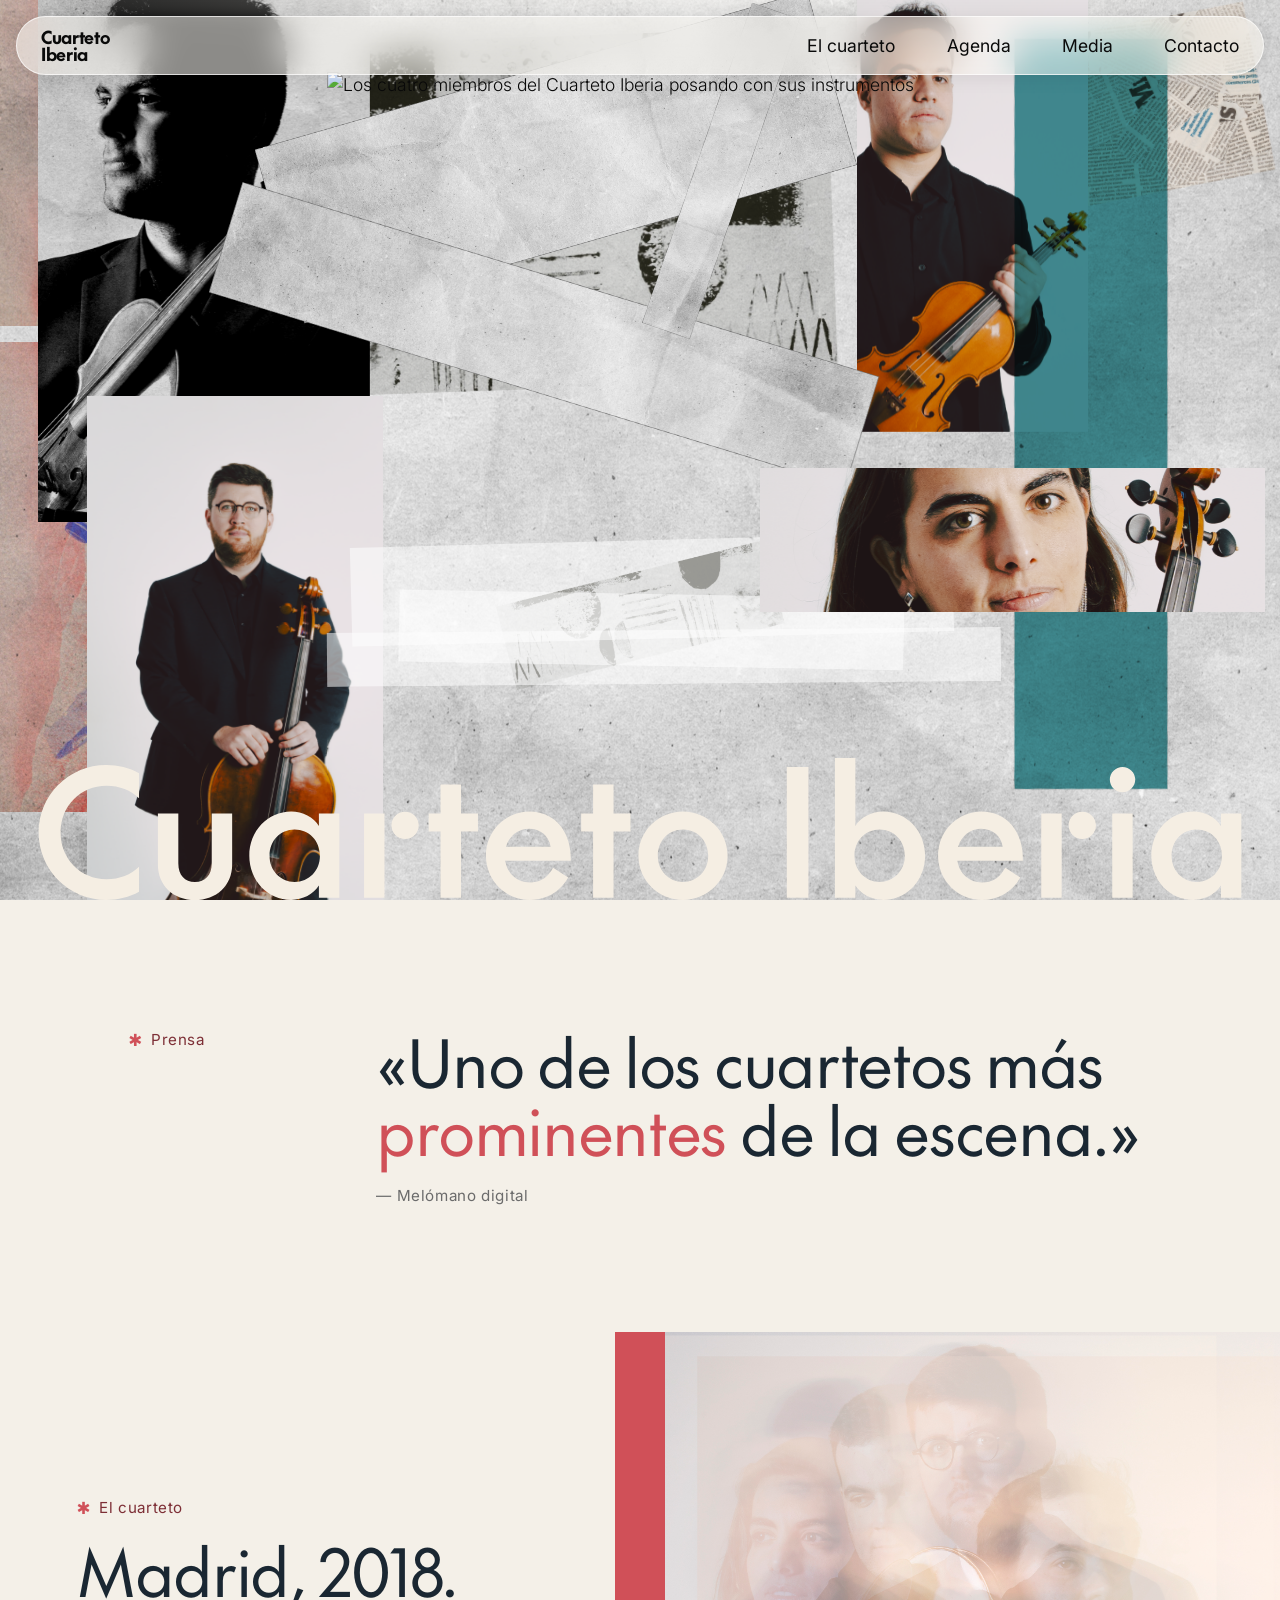
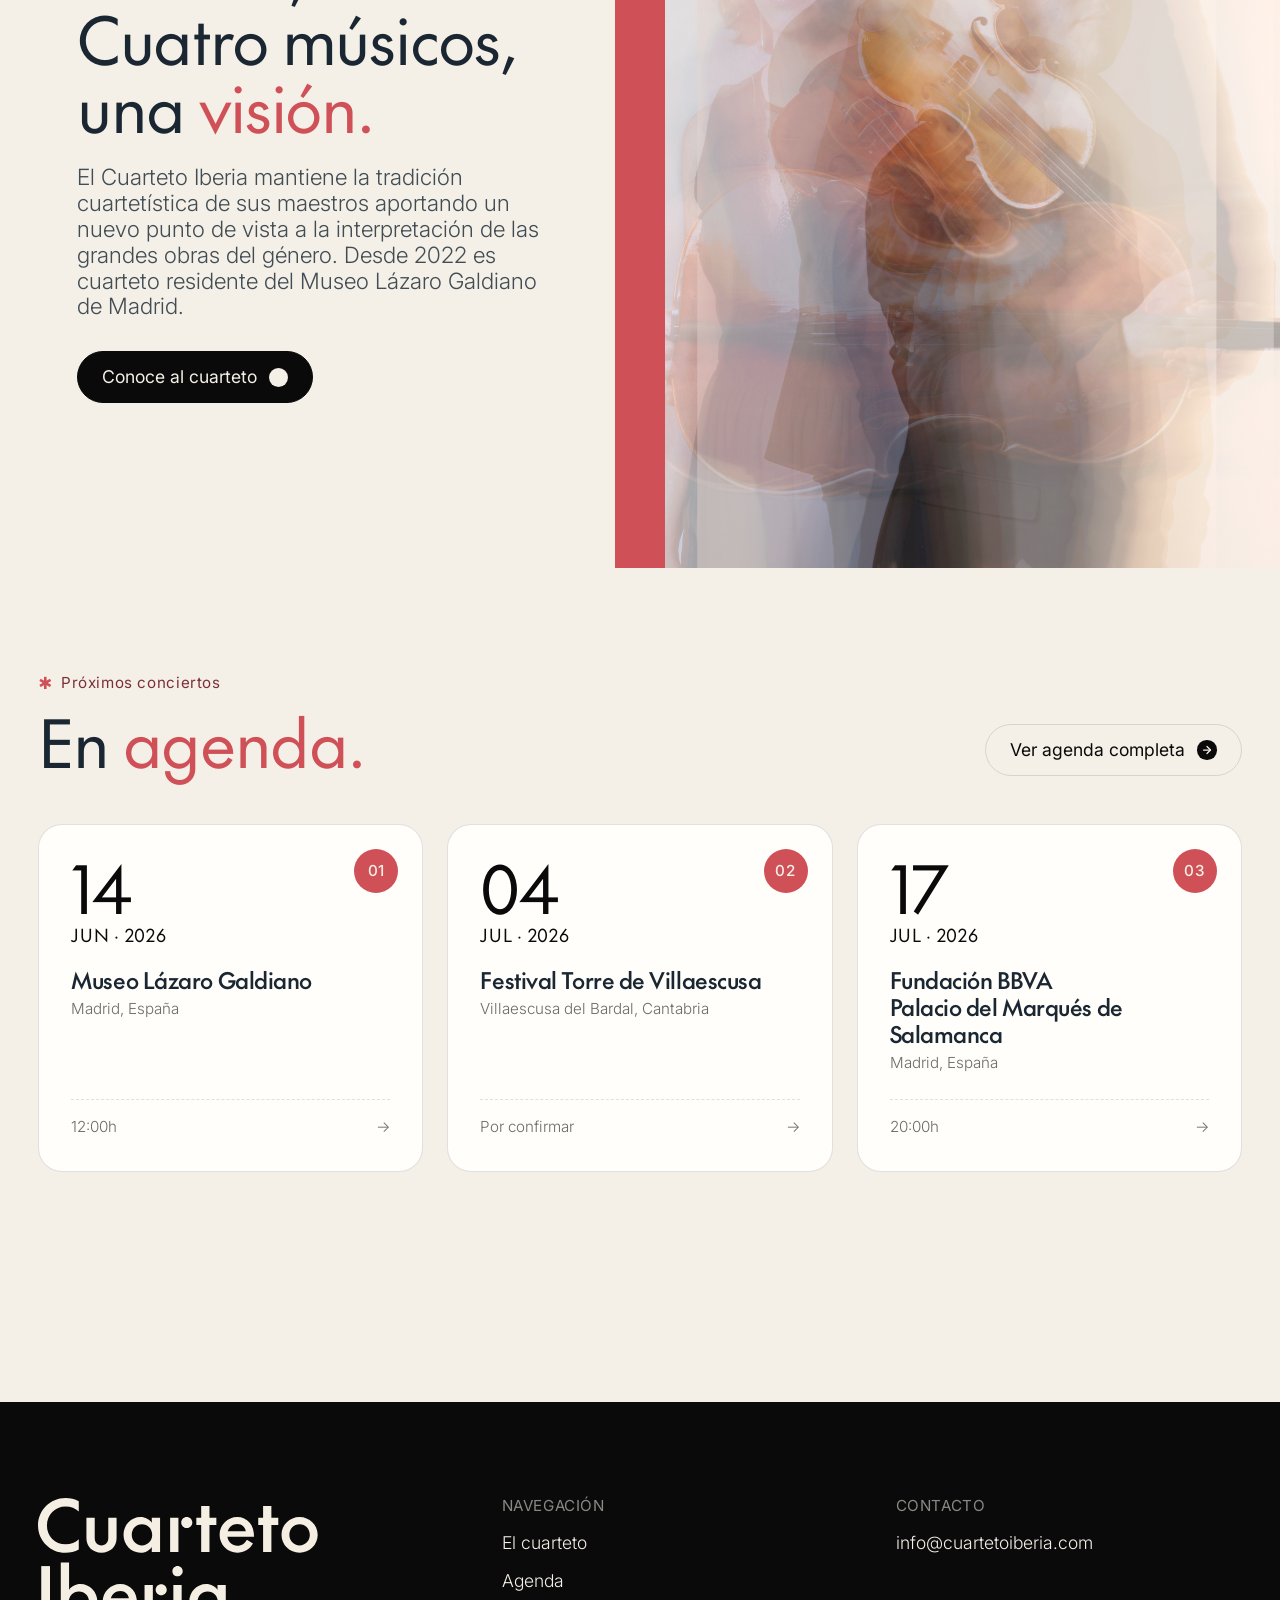
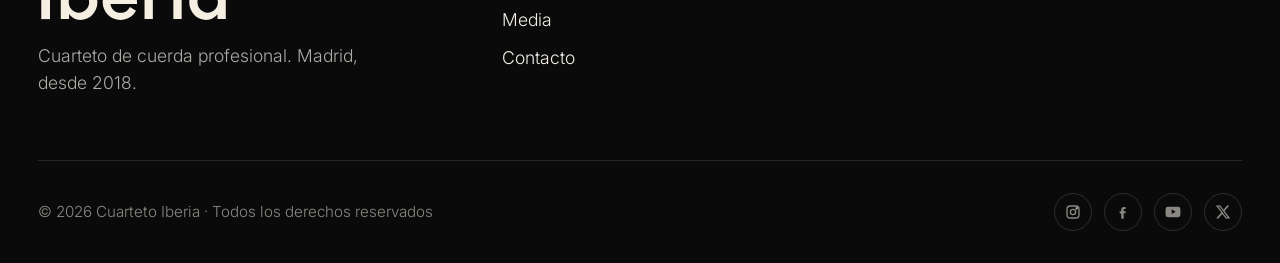
==== index.html @ 975c90bd "Initial commit" ====
<!doctype html>
<html lang="es">
<head>
  <meta charset="utf-8" />
  <meta name="viewport" content="width=device-width, initial-scale=1" />
  <title>Cuarteto Iberia</title>
  <meta name="description" content="Cuarteto Iberia — cuarteto de cuerda profesional. Conciertos, biografía, multimedia y contacto." />
  <meta property="og:title" content="Cuarteto Iberia" />
  <meta property="og:description" content="Cuarteto de cuerda profesional." />
  <meta property="og:type" content="website" />

  <link rel="stylesheet" href="css/tokens.css" />
  <link rel="stylesheet" href="css/base.css" />
  <link rel="stylesheet" href="css/components.css" />
  <link rel="stylesheet" href="css/home.css" />

  <link rel="preload" as="image" href="assets/img/home/photo-quartet.png" />
</head>
<body>

  <!-- ===== NAV ===== -->
  <header class="site-header">
    <nav class="nav" aria-label="Navegación principal">
      <a href="index.html" class="nav__brand" aria-label="Cuarteto Iberia — Inicio">
        <span>Cuarteto</span><span>Iberia</span>
      </a>
      <ul class="nav__list" id="nav-list">
        <li><a href="cuarteto.html" class="nav__link">El cuarteto</a></li>
        <li><a href="#agenda"       class="nav__link">Agenda</a></li>
        <li><a href="media.html"    class="nav__link">Media</a></li>
        <li><a href="contacto.html" class="nav__link">Contacto</a></li>
      </ul>
      <button class="nav__burger" aria-expanded="false" aria-controls="nav-list" aria-label="Abrir menú">
        <span></span><span></span><span></span>
      </button>
    </nav>
  </header>

  <main>

    <!-- ===== HERO + COLLAGE ===== -->
    <section class="hero" data-section="hero" aria-label="Cuarteto Iberia">
      <div class="hero__inner">
        <div class="hero__collage" role="img" aria-label="Retratos del Cuarteto Iberia sobre composición tipo collage editorial">

          <!-- CAPA 1: texturas de color con blend modes -->
          <img class="piece piece--coral-tex-l" src="assets/img/home/texture-coral-large.png" alt="" aria-hidden="true" />
          <img class="piece piece--coral-tex-s" src="assets/img/home/texture-coral-small.png" alt="" aria-hidden="true" />
          <img class="piece piece--teal"        src="assets/img/home/shape-teal.png"          alt="" aria-hidden="true" />

          <!-- CAPA 2: fotos individuales -->
          <img class="piece piece--violinist-bw"     src="assets/img/home/photo-violinist-bw.png"
               alt="Violinista del Cuarteto Iberia, retrato en blanco y negro" />
          <img class="piece piece--violinist-color"  src="assets/img/home/photo-violinist-color.png"
               alt="Violinista del Cuarteto Iberia con su violín" />
          <img class="piece piece--cellist"          src="assets/img/home/photo-cellist-color.png"
               alt="Violonchelista del Cuarteto Iberia con su violonchelo" />
          <img class="piece piece--violinist-female" src="assets/img/home/photo-violinist-female-color.png"
               alt="Violinista del Cuarteto Iberia, primer plano" />

          <!-- CAPA 3: papeles, periódico, texturas de tinta -->
          <img class="piece piece--paper-h1"  src="assets/img/home/paper-strip-h1.png"   alt="" aria-hidden="true" />
          <img class="piece piece--paper-h2"  src="assets/img/home/paper-strip-h2.png"   alt="" aria-hidden="true" />
          <img class="piece piece--paper-v"   src="assets/img/home/paper-strip-vertical.png" alt="" aria-hidden="true" />
          <img class="piece piece--newspaper" src="assets/img/home/newspaper.png"         alt="" aria-hidden="true" />
          <img class="piece piece--ink-l"     src="assets/img/home/texture-ink-large.png" alt="" aria-hidden="true" />
          <img class="piece piece--ink-s"     src="assets/img/home/texture-ink-small.png" alt="" aria-hidden="true" />
          <img class="piece piece--shapes"    src="assets/img/home/texture-shapes-strip.png" alt="" aria-hidden="true" />
          <img class="piece piece--coral"     src="assets/img/home/shape-coral.png"      alt="" aria-hidden="true" />

          <!-- CAPA 4: PLATFORMS grises (hard-light) bajo el cuarteto.
               Funcionan como una "tarima" para que el grupo no flote. -->
          <div class="piece piece--platform piece--platform-1" aria-hidden="true"></div>
          <div class="piece piece--platform piece--platform-2" aria-hidden="true"></div>
          <div class="piece piece--platform piece--platform-3" aria-hidden="true"></div>

          <!-- CAPA 5: protagonista — foto del cuarteto -->
          <img class="piece piece--quartet" data-quartet src="assets/img/home/photo-quartet.png"
               alt="Los cuatro miembros del Cuarteto Iberia posando con sus instrumentos" />
        </div>
      </div>

      <!-- BANDA AZUL + LOGO — viven DENTRO del hero (sus 100vh).
           La banda azul es absoluta al bottom del hero; el logo está
           encima, atravesando la banda por su línea media. -->
      <img class="hero__brand" src="assets/img/logo/ci-logo-line.svg" alt="Cuarteto Iberia" />
    </section>

    <!-- ===== REVIEW DESTACADO ===== -->
    <section class="review" aria-label="Prensa">
      <div class="review__inner">
        <span class="eyebrow">Prensa</span>
        <p class="review__quote">
          «Uno de los cuartetos más <span class="accent">prominentes</span> de la escena.»
          <span class="review__cite">Melómano digital</span>
        </p>
      </div>
    </section>

    <!-- ===== BIO + CTA ===== -->
    <section class="bio" aria-label="El cuarteto">
      <div class="bio__inner">
        <div class="bio__copy">
          <span class="eyebrow">El cuarteto</span>
          <h2 class="bio__title">Madrid, 2018. Cuatro músicos, una <span class="accent">visión.</span></h2>
          <p class="bio__text">
            El Cuarteto Iberia mantiene la tradición cuartetística de sus maestros aportando un nuevo
            punto de vista a la interpretación de las grandes obras del género. Desde 2022 es cuarteto
            residente del Museo Lázaro Galdiano de Madrid.
          </p>
          <a href="cuarteto.html" class="btn bio__cta">
            Conoce al cuarteto
            <span class="btn__arrow" aria-hidden="true"></span>
          </a>
        </div>
        <div class="bio__separator" aria-hidden="true"></div>
        <div class="bio__visual">
          <img class="bio__photo" src="assets/img/home/bio-photo.jpg" alt="Cuarteto Iberia en composición artística difusa." />
        </div>
      </div>
    </section>

    <!-- ===== AGENDA ===== -->
    <section class="agenda" id="agenda" aria-label="Próximos conciertos">
      <div class="agenda__inner">
        <div class="agenda__head">
          <div>
            <span class="eyebrow">Próximos conciertos</span>
            <h2 class="agenda__title">En <span class="accent">agenda.</span></h2>
          </div>
          <a href="agenda.html" class="btn btn--ghost">
            Ver agenda completa
            <span class="btn__arrow" aria-hidden="true"></span>
          </a>
        </div>

        <ol class="agenda__list">
          <li class="agenda__item">
            <span class="agenda__num">01</span>
            <div class="agenda__date">
              <span class="agenda__day">14</span>
              <span class="agenda__moyr">Jun · 2026</span>
            </div>
            <div>
              <h3 class="agenda__venue">Museo Lázaro Galdiano</h3>
              <p class="agenda__loc">Madrid, España</p>
            </div>
            <div class="agenda__meta">
              <span>12:00h</span>
              <span aria-hidden="true">→</span>
            </div>
          </li>

          <li class="agenda__item">
            <span class="agenda__num">02</span>
            <div class="agenda__date">
              <span class="agenda__day">04</span>
              <span class="agenda__moyr">Jul · 2026</span>
            </div>
            <div>
              <h3 class="agenda__venue">Festival Torre de Villaescusa</h3>
              <p class="agenda__loc">Villaescusa del Bardal, Cantabria</p>
            </div>
            <div class="agenda__meta">
              <span>Por confirmar</span>
              <span aria-hidden="true">→</span>
            </div>
          </li>

          <li class="agenda__item">
            <span class="agenda__num">03</span>
            <div class="agenda__date">
              <span class="agenda__day">17</span>
              <span class="agenda__moyr">Jul · 2026</span>
            </div>
            <div>
              <h3 class="agenda__venue">Fundación BBVA<br>Palacio del Marqués de Salamanca</h3>
              <p class="agenda__loc">Madrid, España</p>
            </div>
            <div class="agenda__meta">
              <span>20:00h</span>
              <span aria-hidden="true">→</span>
            </div>
          </li>
        </ol>
      </div>
    </section>

  </main>

  <!-- ===== FOOTER ===== -->
  <footer class="site-footer">
    <div class="container">
      <div class="footer__top">
        <div>
          <a class="footer__brand" href="index.html" aria-label="Cuarteto Iberia — Inicio">
            <img class="footer__logo" src="assets/img/logo/ci-logo-horizontal.svg" alt="Cuarteto Iberia" />
          </a>
          <p class="footer__tag">Cuarteto de cuerda profesional. Madrid, desde 2018.</p>
        </div>
        <div class="footer__col">
          <h4>Navegación</h4>
          <ul>
            <li><a href="cuarteto.html">El cuarteto</a></li>
            <li><a href="agenda.html">Agenda</a></li>
            <li><a href="media.html">Media</a></li>
            <li><a href="contacto.html">Contacto</a></li>
          </ul>
        </div>
        <div class="footer__col">
          <h4>Contacto</h4>
          <ul>
            <li><a href="mailto:info@cuartetoiberia.com">info@cuartetoiberia.com</a></li>
          </ul>
        </div>
      </div>

      <div class="footer__bottom">
        <span>© 2026 Cuarteto Iberia · Todos los derechos reservados</span>
        <div class="footer__socials" aria-label="Redes sociales">
          <a href="https://www.instagram.com/cuarteto_iberia/" aria-label="Instagram" target="_blank" rel="noopener noreferrer">
            <svg viewBox="0 0 24 24" fill="none" stroke="currentColor" stroke-width="2"><rect x="3" y="3" width="18" height="18" rx="5"/><circle cx="12" cy="12" r="4"/><circle cx="17.5" cy="6.5" r="1" fill="currentColor"/></svg>
          </a>
          <a href="https://www.facebook.com/Cuartetoiberia/" aria-label="Facebook" target="_blank" rel="noopener noreferrer">
            <svg viewBox="0 0 24 24" fill="currentColor"><path d="M13 22v-8h2.7l.4-3.1H13V8.9c0-.9.2-1.5 1.5-1.5H16V4.6c-.3 0-1.3-.1-2.5-.1-2.5 0-4.1 1.5-4.1 4.2v2.3H7v3.1h2.4V22H13z"/></svg>
          </a>
          <a href="https://www.youtube.com/channel/UC3mHgCVyuCSSvWQUoyTivtw" aria-label="YouTube" target="_blank" rel="noopener noreferrer">
            <svg viewBox="0 0 24 24" fill="currentColor"><path d="M23 7.5s-.2-1.6-.9-2.3c-.8-.9-1.8-.9-2.2-1C16.8 4 12 4 12 4s-4.8 0-7.9.2c-.4.1-1.4.1-2.2 1C1.2 5.9 1 7.5 1 7.5S.8 9.4.8 11.3v1.4c0 1.9.2 3.8.2 3.8s.2 1.6.9 2.3c.8.9 1.9.9 2.4 1 1.7.2 7.7.2 7.7.2s4.8 0 7.9-.2c.4-.1 1.4-.1 2.2-1 .7-.7.9-2.3.9-2.3s.2-1.9.2-3.8v-1.4c0-1.9-.2-3.8-.2-3.8zM10 15V8l6 3.5-6 3.5z"/></svg>
          </a>
          <a href="https://mobile.twitter.com/cuartetoiberia" aria-label="X / Twitter" target="_blank" rel="noopener noreferrer">
            <svg viewBox="0 0 24 24" fill="currentColor"><path d="M18.244 2.25h3.308l-7.227 8.26 8.502 11.24h-6.66l-5.214-6.817L4.99 21.75H1.68l7.73-8.835L1.254 2.25H8.08l4.713 6.231zm-1.161 17.52h1.833L7.084 4.126H5.117z"/></svg>
          </a>
        </div>
      </div>
    </div>
  </footer>

  <script src="js/main.js" defer></script>
</body>
</html>
---- css/tokens.css ----
/* =========================================================
   DESIGN TOKENS — Cuarteto Iberia
   ---------------------------------------------------------
   Único archivo que define la "personalidad visual" del
   sistema: paleta, tipografías, ritmo, breakpoints.
   Para reutilizar este sistema en otro portfolio artístico,
   basta con cambiar los valores de este archivo.
   ========================================================= */

/* ---------- Fuentes locales ---------- */

@font-face {
  font-family: "Inter";
  src: url("../assets/fonts/Inter-Variable.ttf") format("truetype-variations");
  font-weight: 100 900;
  font-style: normal;
  font-display: swap;
}

@font-face {
  font-family: "The Future";
  src: url("../assets/fonts/TheFuture-Light.otf") format("opentype");
  font-weight: 300; font-style: normal; font-display: swap;
}
@font-face {
  font-family: "The Future";
  src: url("../assets/fonts/TheFuture-LightItalic.otf") format("opentype");
  font-weight: 300; font-style: italic; font-display: swap;
}
@font-face {
  font-family: "The Future";
  src: url("../assets/fonts/TheFuture-Regular.otf") format("opentype");
  font-weight: 400; font-style: normal; font-display: swap;
}
@font-face {
  font-family: "The Future";
  src: url("../assets/fonts/TheFuture-RegularItalic.otf") format("opentype");
  font-weight: 400; font-style: italic; font-display: swap;
}
@font-face {
  font-family: "The Future";
  src: url("../assets/fonts/TheFuture-Medium.otf") format("opentype");
  font-weight: 500; font-style: normal; font-display: swap;
}
@font-face {
  font-family: "The Future";
  src: url("../assets/fonts/TheFuture-Bold.otf") format("opentype");
  font-weight: 700; font-style: normal; font-display: swap;
}

:root {
  /* Paleta — extraída de los assets del collage */
  --color-ink:        #0a0a0a;
  --color-paper:      #f4f0e8;   /* crema cálido (inspirado en Unfold) */
  --color-paper-2:    #e8e2d4;
  --color-white:      #ffffff;
  --color-coral:      #7d2f36;
  --color-coral-soft: #d05058;   /* acento más vivo para el ✱ */
  --color-teal:       #225055;
  --color-muted:      #6b6b6b;
  --color-line:       rgba(10, 10, 10, 0.12);

  /* Colores específicos de headings */
  --color-display:        #1a2732;   /* azul-petróleo oscuro: base de los títulos */
  --color-display-accent: #d05058;   /* salmón: palabras destacadas dentro de los títulos */
  --color-divider-band:   #1a2732;   /* banda divisoria entre hero y resto */

  /* Superficies */
  --surface-nav: rgba(255, 253, 248, 0.55);
  --surface-nav-border: rgba(255, 255, 255, 0.7);
  --surface-card: #fffefa;

  /* Tipografía */
  --font-display: "The Future", "Inter", system-ui, sans-serif;
  --font-body:    "Inter", system-ui, sans-serif;

  --fw-light: 300;
  --fw-regular: 400;
  --fw-medium: 500;
  --fw-bold: 700;

  /* Escala tipográfica fluida */
  --fs-100: clamp(0.78rem, 0.76rem + 0.10vw, 0.85rem);
  --fs-200: clamp(0.88rem, 0.85rem + 0.15vw, 0.95rem);
  --fs-300: clamp(1.00rem, 0.96rem + 0.20vw, 1.10rem);
  --fs-400: clamp(1.20rem, 1.10rem + 0.40vw, 1.40rem);
  --fs-500: clamp(1.50rem, 1.30rem + 0.80vw, 2.00rem);
  --fs-600: clamp(2.00rem, 1.60rem + 1.60vw, 3.00rem);
  --fs-700: clamp(2.75rem, 2.20rem + 2.30vw, 4.50rem);
  --fs-800: clamp(3.50rem, 2.50rem + 4.00vw, 6.50rem);

  --lh-tight: 1.05;
  --lh-snug: 1.2;
  --lh-normal: 1.5;
  --lh-loose: 1.7;

  --tracking-tight: -0.02em;
  --tracking-normal: 0;
  --tracking-wide: 0.04em;
  --tracking-mega: 0.18em;

  /* Espaciados */
  --space-1: 0.25rem;
  --space-2: 0.5rem;
  --space-3: 0.75rem;
  --space-4: 1rem;
  --space-5: 1.5rem;
  --space-6: 2rem;
  --space-7: 3rem;
  --space-8: 4rem;
  --space-9: 6rem;
  --space-10: 8rem;
  --space-11: 12rem;

  /* Radios */
  --radius-pill: 999px;
  --radius-lg: 24px;
  --radius-md: 12px;
  --radius-sm: 6px;

  /* Sombras */
  --shadow-soft: 0 8px 24px rgba(10, 10, 10, 0.06);
  --shadow-nav:  0 2px 20px rgba(10, 10, 10, 0.08);
  --shadow-card: 0 1px 0 rgba(10,10,10,0.03), 0 4px 14px rgba(10,10,10,0.04);

  /* Layout */
  --container-max: 1320px;
  --gutter:        clamp(1rem, 3vw, 2.5rem);

  /* Motion */
  --ease-out: cubic-bezier(0.22, 1, 0.36, 1);
  --dur-fast: 180ms;
  --dur-base: 320ms;
  --dur-slow: 600ms;

  /* z-index */
  --z-nav: 100;
  --z-modal: 1000;

  /* Logo de cierre del hero (ci-logo-line.svg).
     viewBox 1920×226 → aspect-ratio ≈ 8.5.
     La banda azul mide EXACTAMENTE la mitad del logo:
     así el logo queda mitad sobre el collage y mitad sobre la banda. */
  --logo-aspect: 8.495;
  --logo-width: calc(100vw - 2 * var(--gutter));
  --logo-height: calc(var(--logo-width) / var(--logo-aspect));
  --band-height: calc(var(--logo-height) / 2);
}
---- css/base.css ----
/* =========================================================
   BASE — reset moderno + estilos globales
   ========================================================= */

*, *::before, *::after { box-sizing: border-box; }
* { margin: 0; padding: 0; }
html, body { height: 100%; }

html {
  -webkit-text-size-adjust: 100%;
  scroll-behavior: smooth;
  text-rendering: optimizeLegibility;
}

body {
  font-family: var(--font-body);
  font-weight: var(--fw-light);
  font-size: var(--fs-300);
  line-height: var(--lh-normal);
  color: var(--color-ink);
  background-color: var(--color-paper);
  -webkit-font-smoothing: antialiased;
  -moz-osx-font-smoothing: grayscale;
  min-height: 100vh;
  overflow-x: hidden;
}

img, picture, svg, video {
  display: block;
  max-width: 100%;
  height: auto;
}

input, button, textarea, select { font: inherit; color: inherit; }

button { background: none; border: 0; cursor: pointer; }

a { color: inherit; text-decoration: none; }

ul, ol { list-style: none; }

h1, h2, h3, h4, h5, h6 {
  font-family: var(--font-display);
  font-weight: var(--fw-medium);
  line-height: var(--lh-tight);
  letter-spacing: var(--tracking-tight);
  color: var(--color-display);
}

h1 { font-size: var(--fs-800); font-weight: var(--fw-regular); }
h2 { font-size: var(--fs-700); font-weight: var(--fw-regular); }
h3 { font-size: var(--fs-500); }

p { max-width: 65ch; }

/* Palabras destacadas en headings: misma tipografía (The Future),
   solo cambia el color al salmón. Sin italic. */
.accent {
  font-family: inherit;
  font-style: normal;
  font-weight: inherit;
  color: var(--color-display-accent);
}

:focus-visible {
  outline: 2px solid var(--color-coral);
  outline-offset: 3px;
  border-radius: var(--radius-sm);
}

@media (prefers-reduced-motion: reduce) {
  *, *::before, *::after {
    animation-duration: 0.001ms !important;
    animation-iteration-count: 1 !important;
    transition-duration: 0.001ms !important;
    scroll-behavior: auto !important;
  }
}

.container {
  width: 100%;
  max-width: var(--container-max);
  margin-inline: auto;
  padding-inline: var(--gutter);
}

.sr-only {
  position: absolute;
  width: 1px; height: 1px;
  padding: 0; margin: -1px;
  overflow: hidden;
  clip: rect(0, 0, 0, 0);
  white-space: nowrap;
  border: 0;
}
---- css/components.css ----
/* =========================================================
   COMPONENTS — piezas reutilizables (nav, footer, eyebrow, btn)
   ========================================================= */

/* =========== NAV (pill flotante con blur) =========== */
.site-header {
  position: fixed;
  top: var(--space-4);
  left: 0; right: 0;
  z-index: var(--z-nav);
  pointer-events: none;
}
.nav {
  pointer-events: auto;
  display: flex;
  align-items: center;
  justify-content: space-between;
  gap: var(--space-6);
  width: min(100% - var(--space-6), var(--container-max));
  margin-inline: auto;
  padding: var(--space-3) var(--space-5);
  background: var(--surface-nav);
  -webkit-backdrop-filter: blur(18px) saturate(140%);
          backdrop-filter: blur(18px) saturate(140%);
  border: 1px solid var(--surface-nav-border);
  border-radius: var(--radius-pill);
  box-shadow: var(--shadow-nav);
}
.nav__brand {
  display: inline-flex;
  flex-direction: column;
  line-height: 0.95;
  font-family: var(--font-display);
  font-weight: var(--fw-bold);
  font-size: var(--fs-300);
  letter-spacing: var(--tracking-tight);
  color: var(--color-ink);
  white-space: nowrap;
}
.nav__list {
  display: flex;
  align-items: center;
  gap: clamp(var(--space-5), 4vw, var(--space-8));
}
.nav__link {
  position: relative;
  font-family: var(--font-body);
  font-weight: var(--fw-regular);
  font-size: var(--fs-300);
  color: var(--color-ink);
  padding: var(--space-2) 0;
  transition: color var(--dur-fast) var(--ease-out);
}
.nav__link::after {
  content: "";
  position: absolute;
  left: 0; right: 0; bottom: 4px;
  height: 1px;
  background: currentColor;
  transform: scaleX(0);
  transform-origin: left;
  transition: transform var(--dur-base) var(--ease-out);
}
.nav__link:hover::after,
.nav__link[aria-current="page"]::after,
.nav__link:focus-visible::after { transform: scaleX(1); }
.nav__link[aria-current="page"] { font-weight: var(--fw-medium); }

.nav__burger {
  display: none;
  width: 36px; height: 36px;
  flex-direction: column;
  justify-content: center;
  align-items: center;
  gap: 5px;
}
.nav__burger span {
  display: block;
  width: 22px;
  height: 1.5px;
  background: var(--color-ink);
  transition: transform var(--dur-fast) var(--ease-out),
              opacity   var(--dur-fast) var(--ease-out);
}

@media (max-width: 900px) {
  .nav { padding: var(--space-3) var(--space-4); }
  .nav__list {
    position: absolute;
    top: calc(100% + var(--space-3));
    left: 0; right: 0;
    flex-direction: column;
    gap: var(--space-4);
    background: var(--surface-nav);
    -webkit-backdrop-filter: blur(18px) saturate(140%);
            backdrop-filter: blur(18px) saturate(140%);
    border: 1px solid var(--surface-nav-border);
    border-radius: var(--radius-lg);
    padding: var(--space-5);
    box-shadow: var(--shadow-nav);
    transform: scale(0.96);
    opacity: 0;
    pointer-events: none;
    transition: transform var(--dur-base) var(--ease-out),
                opacity var(--dur-base) var(--ease-out);
  }
  .nav.is-open .nav__list {
    transform: scale(1);
    opacity: 1;
    pointer-events: auto;
  }
  .nav__burger { display: flex; }
}

/* =========== EYEBROW (✱ pequeño label inspirado en Unfold) =========== */
.eyebrow {
  display: inline-flex;
  align-items: center;
  gap: var(--space-2);
  font-family: var(--font-body);
  font-size: var(--fs-200);
  font-weight: var(--fw-regular);
  letter-spacing: var(--tracking-wide);
  color: var(--color-coral);
  text-transform: none;
}
.eyebrow::before {
  content: "✱";
  display: inline-block;
  font-size: 1.1em;
  color: var(--color-coral-soft);
  animation: starSpin 8s linear infinite;
  transform-origin: 50% 55%;
}
@keyframes starSpin {
  from { transform: translateY(1px) rotate(0deg); }
  to   { transform: translateY(1px) rotate(360deg); }
}
@media (prefers-reduced-motion: reduce) {
  .eyebrow::before { animation: none; transform: translateY(1px); }
}

/* =========== BUTTONS (pill negro estilo Unfold) =========== */
.btn {
  display: inline-flex;
  align-items: center;
  gap: var(--space-3);
  padding: var(--space-3) var(--space-5);
  border-radius: var(--radius-pill);
  font-family: var(--font-body);
  font-weight: var(--fw-regular);
  font-size: var(--fs-300);
  background: var(--color-ink);
  color: var(--color-paper);
  transition: transform var(--dur-fast) var(--ease-out),
              background var(--dur-fast) var(--ease-out);
  border: 1px solid var(--color-ink);
}
.btn:hover { transform: translateY(-1px); background: #1f1f1f; }
.btn--ghost {
  background: transparent;
  color: var(--color-ink);
  border: 1px solid var(--color-line);
}
.btn--ghost:hover {
  background: rgba(10,10,10,0.04);
}
.btn__arrow {
  display: inline-block;
  width: 1.1em; height: 1.1em;
  border-radius: 50%;
  background: currentColor;
  position: relative;
  flex-shrink: 0;
}
.btn__arrow::after {
  content: "";
  position: absolute;
  inset: 0;
  background: var(--color-ink);
  -webkit-mask: url("data:image/svg+xml;utf8,<svg xmlns='http://www.w3.org/2000/svg' viewBox='0 0 24 24' fill='none' stroke='black' stroke-width='2.5' stroke-linecap='round' stroke-linejoin='round'><line x1='5' y1='12' x2='19' y2='12'/><polyline points='12 5 19 12 12 19'/></svg>") center / 60% no-repeat;
          mask: url("data:image/svg+xml;utf8,<svg xmlns='http://www.w3.org/2000/svg' viewBox='0 0 24 24' fill='none' stroke='black' stroke-width='2.5' stroke-linecap='round' stroke-linejoin='round'><line x1='5' y1='12' x2='19' y2='12'/><polyline points='12 5 19 12 12 19'/></svg>") center / 60% no-repeat;
}
.btn--ghost .btn__arrow::after { background: var(--color-paper); }
.btn .btn__arrow::after { background: var(--color-paper); }
.btn--ghost .btn__arrow { background: var(--color-ink); }

/* =========== SECCIONES / RITMO =========== */
section { padding-block: clamp(4rem, 8vw, 8rem); }
section[data-section="hero"] { padding-block: 0; }

/* Título grande estilo Unfold con palabras en italic */
.display {
  font-family: var(--font-display);
  font-weight: var(--fw-regular);
  font-size: var(--fs-700);
  line-height: var(--lh-tight);
  letter-spacing: var(--tracking-tight);
  max-width: 18ch;
}
.display em {
  font-style: italic;
  font-weight: var(--fw-light);
  color: var(--color-ink);
}

/* =========== FOOTER =========== */
.site-footer {
  background: var(--color-ink);
  color: var(--color-paper);
  padding-block: var(--space-9) var(--space-6);
  margin-top: var(--space-10);
}
/* Cuando el footer sigue una sección que ya es negra (ej. .musicians),
   no queremos hueco entre ellas — se fusionan visualmente. */
.site-footer--flush { margin-top: 0; }
.site-footer .container {
  display: grid;
  grid-template-columns: 1fr;
  gap: var(--space-8);
}
.footer__top {
  display: grid;
  grid-template-columns: 1.2fr 1fr 1fr;
  gap: var(--space-7);
  align-items: start;
}
.footer__brand {
  display: inline-block;
  line-height: 0;
}
.footer__logo {
  width: clamp(180px, 22vw, 280px);
  height: auto;
  /* el SVG original es negro; lo invertimos para fondo oscuro y
     le aplicamos un leve tono crema para integrarlo con el resto. */
  filter: invert(96%) sepia(8%) saturate(280%) hue-rotate(347deg) brightness(99%) contrast(94%);
}
.footer__tag {
  margin-top: var(--space-4);
  color: rgba(244, 240, 232, 0.7);
  max-width: 30ch;
}
.footer__col h4 {
  color: rgba(244, 240, 232, 0.55);
  font-family: var(--font-body);
  font-size: var(--fs-200);
  font-weight: var(--fw-regular);
  letter-spacing: var(--tracking-wide);
  margin-bottom: var(--space-4);
  text-transform: uppercase;
}
.footer__col ul { display: flex; flex-direction: column; gap: var(--space-3); }
.footer__col a { color: var(--color-paper); transition: color var(--dur-fast) var(--ease-out); }
.footer__col a:hover { color: var(--color-coral-soft); }

.footer__bottom {
  display: flex;
  justify-content: space-between;
  align-items: center;
  flex-wrap: wrap;
  gap: var(--space-4);
  padding-top: var(--space-6);
  border-top: 1px solid rgba(244, 240, 232, 0.12);
  font-size: var(--fs-200);
  color: rgba(244, 240, 232, 0.55);
}
.footer__socials { display: flex; gap: var(--space-3); }
.footer__socials a {
  width: 38px; height: 38px;
  display: inline-flex; align-items: center; justify-content: center;
  border: 1px solid rgba(244, 240, 232, 0.15);
  border-radius: 50%;
  transition: background var(--dur-fast) var(--ease-out),
              border-color var(--dur-fast) var(--ease-out);
}
.footer__socials a:hover {
  background: var(--color-coral-soft);
  border-color: var(--color-coral-soft);
}
.footer__socials svg { width: 16px; height: 16px; }

@media (max-width: 800px) {
  .footer__top { grid-template-columns: 1fr; gap: var(--space-6); }
  .footer__bottom { flex-direction: column; align-items: flex-start; }
}
---- css/home.css ----
/* =========================================================
   HOME — estilos específicos de la página de inicio
   ---------------------------------------------------------
   1. Hero (collage compuesto + fondo papel full width)
   2. Animación de entrada del collage (2.5s, randomizada)
   3. Review destacada
   4. Bio + collage + CTA
   5. Agenda (3 próximos conciertos)
   ========================================================= */

/* =====================================================
   1) HERO — 100vh, fondo papel full width, collage dentro
   ===================================================== */
.hero {
  position: relative;
  width: 100%;
  /* 100vh exactos. La banda azul y el logo viven DENTRO como overlays,
     atravesando la línea inferior. */
  height: 100vh;
  min-height: 540px;
  background-image: url("../assets/img/home/bg-paper.png");
  background-size: cover;
  background-position: center;
  padding-block: clamp(6rem, 10vw, 9rem) 0;
  padding-inline: var(--gutter);
  overflow: hidden;
  isolation: isolate;
}
/* Banda azul anclada al fondo del hero */
.hero::after {
  content: "";
  position: absolute;
  left: 0; right: 0;
  bottom: 0;
  height: var(--band-height);
  background: var(--color-divider-band);
  z-index: 4;
  pointer-events: none;
}
/* Logo que atraviesa la banda por su línea media */
.hero__brand {
  position: absolute;
  left: var(--gutter);
  right: var(--gutter);
  bottom: 0;
  width: calc(100% - 2 * var(--gutter));
  height: auto;
  aspect-ratio: 1920 / 226;
  z-index: 50;
  pointer-events: none;
  filter: invert(96%) sepia(8%) saturate(280%) hue-rotate(347deg) brightness(99%) contrast(94%);
}
.hero::after {
  content: "";
  position: absolute;
  inset: 0;
  pointer-events: none;
  background: radial-gradient(120% 80% at 50% 0%,
              rgba(255,253,248,0.4) 0%, transparent 60%);
}
.hero__inner {
  width: 100%;
  max-width: 1320px;
  margin-inline: auto;
  height: 100%;
}
.hero__collage {
  position: relative;
  width: 100%;
  height: 100%;
}

/* Reset base de todas las piezas */
.piece {
  position: absolute;
  user-select: none;
  -webkit-user-drag: none;
}

/* COMPOSICIÓN DEL COLLAGE
   Ajustado al mockup original:
   - 4 fotos individuales en cada esquina (BW arriba-izq, color
     arriba-der, cellist abajo-izq, chica abajo-der GRANDE)
   - Banda teal vertical a la derecha CON z-index alto y hard-light
     para que afecte al violinist arriba y a la chica abajo
   - 2-3 platforms grises hard-light bajo el quartet (le dan "suelo")
   - Texturas de tinta y papelitos como capas decorativas
*/

/* ---- CAPA 1: texturas suaves de fondo ---- */
.piece--coral-tex-s {
  top: 0%; left: -4%;
  width: 18%;
  z-index: 2;
  mix-blend-mode: multiply;
  opacity: 0.7;
}
.piece--coral-tex-l {
  top: 38%; left: -7%;
  width: 26%;
  z-index: 2;
  mix-blend-mode: multiply;
  opacity: 0.8;
}

/* Z-INDEX (de fondo a frente):
   1  texturas suaves (coral-tex-*, ink, shapes)
   3  violinist-bw  (DEBAJO de las cintas blancas)
   4  shape-coral, newspaper
   5  cellist, violinist-color
   6  paper-h1, paper-h2, paper-v  (encima del BW)
   8  bandas grises platforms (hard-light)
   9  banda teal vertical
  10  foto del cuarteto (centro)
  12  violinista mujer (ENCIMA del teal)                          */

/* ---- texturas suaves ---- */
.piece--ink-l {
  top: 4%; left: 22%;
  width: 44%;
  z-index: 2;
  opacity: 0.85;
  mix-blend-mode: multiply;
  rotate: -2deg;
}
.piece--ink-s {
  top: 60%; left: 5%;
  width: 16%;
  z-index: 2;
  opacity: 0.75;
  mix-blend-mode: multiply;
}
.piece--shapes {
  top: 60%; left: 38%;
  width: 24%;
  z-index: 2;
  opacity: 0.85;
  mix-blend-mode: multiply;
}

/* ---- shape-coral (diagonal arriba-centro) ---- */
.piece--coral {
  top: 6%; left: 28%;
  width: 38%;
  z-index: 4;
  mix-blend-mode: hard-light;
  rotate: -3deg;
}
.piece--newspaper {
  top: 2%; left: 80%;
  width: 22%;
  z-index: 4;
  rotate: -8deg;
  opacity: 0.92;
}

/* ---- CINTAS BLANCAS — distribuidas 400px en vertical
       desde el límite inferior antiguo (~34%). Suben hasta el top. ---- */
.piece--paper-h1 {
  top: 0%; left: 18%;
  width: 50%;
  z-index: 6;
  rotate: -2deg;
}
.piece--paper-h2 {
  top: 22%; left: 14%;
  width: 56%;
  z-index: 6;
  rotate: 3deg;
}
.piece--paper-v {
  top: 0%; left: 52%;
  height: 38%;
  width: auto;
  z-index: 6;
  rotate: 8deg;
}

/* ---- FOTOS INDIVIDUALES ---- */
/* Arriba-izq: violinist BW — MÁS GRANDE, DEBAJO de las cintas blancas */
.piece--violinist-bw {
  top: -2%; left: 0%;
  height: 60%;
  width: auto;
  z-index: 3;
}
/* Arriba-der: violinist color */
.piece--violinist-color {
  top: -2%; left: 68%;
  height: 50%;
  width: auto;
  z-index: 5;
}
/* Abajo-izq: chelista entero (sin recorte). Las cintas y el cuarteto
   lo tapan por arriba; queda como en el mockup. */
.piece--cellist {
  display: block;
  bottom: -4%; left: 4%;
  height: 60%;
  width: auto;
  z-index: 5;
}
/* Abajo-der: violinista mujer — MÁS GRANDE y ENCIMA de la banda teal */
.piece--violinist-female {
  top: 52%; left: 60%;
  width: 42%;
  z-index: 12;
}

/* ---- PLATFORMS grises hard-light bajo el cuarteto ---- */
.piece--platform {
  background: #c4c4c4;
  z-index: 8;
  mix-blend-mode: hard-light;
}
.piece--platform-1 {
  top: 60%; left: 26%;
  width: 50%;
  height: 11%;
  rotate: -1.5deg;
  opacity: 0.85;
}
.piece--platform-2 {
  top: 66%; left: 30%;
  width: 42%;
  height: 8%;
  rotate: 1deg;
  opacity: 0.7;
}
.piece--platform-3 {
  top: 70%; left: 24%;
  width: 56%;
  height: 6%;
  rotate: -0.5deg;
  opacity: 0.6;
}

/* ---- BANDA TEAL vertical (derecha) — z-index entre cuarteto y chica ---- */
.piece--teal {
  top: 4%; left: 80%;
  height: 84%;
  width: auto;
  z-index: 9;
  mix-blend-mode: hard-light;
  rotate: 2deg;
}

/* ---- FOTO DEL CUARTETO — protagonista, MÁS GRANDE ---- */
.piece--quartet {
  top: 8%; left: 24%;
  width: 52%;
  height: auto;
  max-height: 92%;
  object-fit: contain;
  z-index: 10;
  filter: drop-shadow(0 14px 30px rgba(10, 10, 10, 0.18));
}

/* =====================================================
   2) ANIMACIÓN DE ENTRADA — randomizada vía JS
   ---------------------------------------------------------
   Cada pieza entra con fade + escala + rotación aleatoria,
   en 0.4s, con delay asignado por JS (total ~2.5s).
   La foto central (.piece--quartet) entra la última.
   `rotate` (propiedad individual) se mantiene para
   conservar la rotación final del collage; la animación
   solo toca `transform`, así se componen sin conflicto.
   ===================================================== */
.hero__collage .piece {
  opacity: 0;
  transform: scale(var(--enter-scale, 1.15))
             rotate(var(--enter-rotate, 0deg));
  /* Duración reducida a la mitad: 0.2s por pieza */
  animation: pieceEnter 0.2s var(--ease-out) forwards;
  animation-delay: var(--enter-delay, 0s);
}

@keyframes pieceEnter {
  to {
    opacity: 1;
    transform: scale(1) rotate(0deg);
  }
}

/* En reduced-motion el script no asigna delays y todo
   aparece al instante (controlado en main.js) */
@media (prefers-reduced-motion: reduce) {
  .hero__collage .piece {
    opacity: 1;
    transform: none;
    animation: none;
  }
}

/* =====================================================
   2.5) BANDA DIVISORIA + LOGO OVERLAY
   La banda es de 80px en color #1a2732. El logo SVG vive
   dentro, pegado al bottom, y la mayor parte sobresale
   hacia arriba sobre el collage.
   ===================================================== */
/* (Estilos antiguos de .hero-divider eliminados — la banda y el
   logo ahora viven dentro del .hero como overlays absolutos.) */

/* =====================================================
   3) REVIEW — frase destacada (Melómano digital)
   ===================================================== */
.review {
  padding-block: clamp(5rem, 10vw, 9rem);
}
.review__inner {
  max-width: 1100px;
  margin-inline: auto;
  padding-inline: var(--gutter);
  display: grid;
  grid-template-columns: minmax(120px, 200px) 1fr;
  gap: var(--space-7);
  align-items: start;
}
.review__quote {
  font-family: var(--font-display);
  font-weight: var(--fw-regular);
  font-size: var(--fs-700);
  line-height: var(--lh-tight);
  letter-spacing: var(--tracking-tight);
  color: var(--color-display);
  max-width: 22ch;
}
.review__cite {
  display: block;
  margin-top: var(--space-5);
  font-family: var(--font-body);
  font-size: var(--fs-200);
  color: var(--color-muted);
  letter-spacing: var(--tracking-wide);
}
.review__cite::before {
  content: "— ";
}
@media (max-width: 720px) {
  .review__inner { grid-template-columns: 1fr; gap: var(--space-5); }
}

/* =====================================================
   4) BIO — texto a la izq, foto sangrada a la der,
   barra vertical salmón separando ambas mitades.
   ===================================================== */
.bio {
  padding: 0;
  /* la sección ocupa todo el ancho; el sangrado lo aporta
     la columna derecha al llegar al borde del viewport. */
}
.bio__inner {
  display: grid;
  /* Tres columnas: copy | banda salmón 50px | foto */
  grid-template-columns: 1fr 50px 1fr;
  align-items: stretch;
  min-height: clamp(560px, 70vh, 780px);
}
.bio__copy {
  display: flex;
  flex-direction: column;
  justify-content: center;
  padding-block: clamp(4rem, 8vw, 7rem);
  padding-left: clamp(1rem, 6vw, 7rem);
  padding-right: clamp(2rem, 5vw, 5rem);
}
.bio__copy > * { max-width: 46ch; }
.bio__separator {
  background: var(--color-coral-soft);
  align-self: stretch;
}
.bio__visual {
  position: relative;
  overflow: hidden;
  /* sangra a borde del viewport por la derecha */
  align-self: stretch;
}
.bio__visual img.bio__photo {
  width: 100%;
  height: 100%;
  object-fit: cover;
  display: block;
}
.bio__title {
  font-family: var(--font-display);
  font-weight: var(--fw-regular);
  font-size: var(--fs-700);
  line-height: var(--lh-tight);
  letter-spacing: var(--tracking-tight);
  color: var(--color-display);
  margin-top: var(--space-4);
}
.bio__text {
  margin-top: var(--space-5);
  font-size: var(--fs-400);
  color: rgba(26, 39, 50, 0.82);
  /* Interlineado denso (≈1.15) como pidió Pablo — sigue
     siendo legible, pero el bloque se siente compacto. */
  line-height: 1.15;
}
.bio__cta { margin-top: var(--space-6); align-self: flex-start; }

@media (max-width: 820px) {
  .bio__inner { grid-template-columns: 1fr; min-height: auto; }
  .bio__copy {
    padding-inline: var(--gutter);
    padding-block: var(--space-7);
  }
  .bio__separator {
    height: 24px; width: 100%;
  }
  .bio__visual { min-height: 60vh; }
}

/* =====================================================
   5) AGENDA — 3 próximos conciertos (cards numeradas)
   ===================================================== */
.agenda {
  padding-block: clamp(4rem, 8vw, 8rem);
}
.agenda__inner {
  max-width: 1320px;
  margin-inline: auto;
  padding-inline: var(--gutter);
}
.agenda__head {
  display: flex;
  justify-content: space-between;
  align-items: end;
  gap: var(--space-6);
  margin-bottom: var(--space-7);
  flex-wrap: wrap;
}
.agenda__title {
  font-family: var(--font-display);
  font-weight: var(--fw-regular);
  font-size: var(--fs-700);
  letter-spacing: var(--tracking-tight);
  line-height: var(--lh-tight);
  color: var(--color-display);
  margin-top: var(--space-3);
}

.agenda__list {
  display: grid;
  grid-template-columns: repeat(3, 1fr);
  gap: var(--space-5);
}
.agenda__item {
  position: relative;
  background: var(--surface-card);
  border: 1px solid var(--color-line);
  border-radius: var(--radius-lg);
  padding: var(--space-6);
  display: flex;
  flex-direction: column;
  gap: var(--space-5);
  min-height: 280px;
  transition: transform var(--dur-base) var(--ease-out),
              box-shadow var(--dur-base) var(--ease-out);
}
.agenda__item:hover {
  transform: translateY(-4px);
  box-shadow: var(--shadow-soft);
}
.agenda__num {
  position: absolute;
  top: var(--space-5); right: var(--space-5);
  width: 44px; height: 44px;
  display: inline-flex; align-items: center; justify-content: center;
  background: var(--color-coral-soft);
  color: var(--color-paper);
  border-radius: 50%;
  font-family: var(--font-body);
  font-size: var(--fs-200);
  font-weight: var(--fw-medium);
  letter-spacing: var(--tracking-wide);
}
.agenda__date {
  display: flex;
  flex-direction: column;
  line-height: 0.95;
  font-family: var(--font-display);
  font-weight: var(--fw-regular);
}
.agenda__day  { font-size: var(--fs-700); }
.agenda__moyr { font-size: var(--fs-300); margin-top: var(--space-2); letter-spacing: var(--tracking-wide); text-transform: uppercase; }
.agenda__venue {
  font-family: var(--font-display);
  font-weight: var(--fw-medium);
  font-size: var(--fs-400);
  line-height: var(--lh-snug);
}
.agenda__loc {
  margin-top: var(--space-1);
  color: var(--color-muted);
  font-size: var(--fs-200);
}
.agenda__meta {
  margin-top: auto;
  padding-top: var(--space-4);
  border-top: 1px dashed var(--color-line);
  display: flex;
  justify-content: space-between;
  align-items: center;
  font-size: var(--fs-200);
  color: var(--color-muted);
}

@media (max-width: 900px) {
  .agenda__list { grid-template-columns: 1fr; }
}
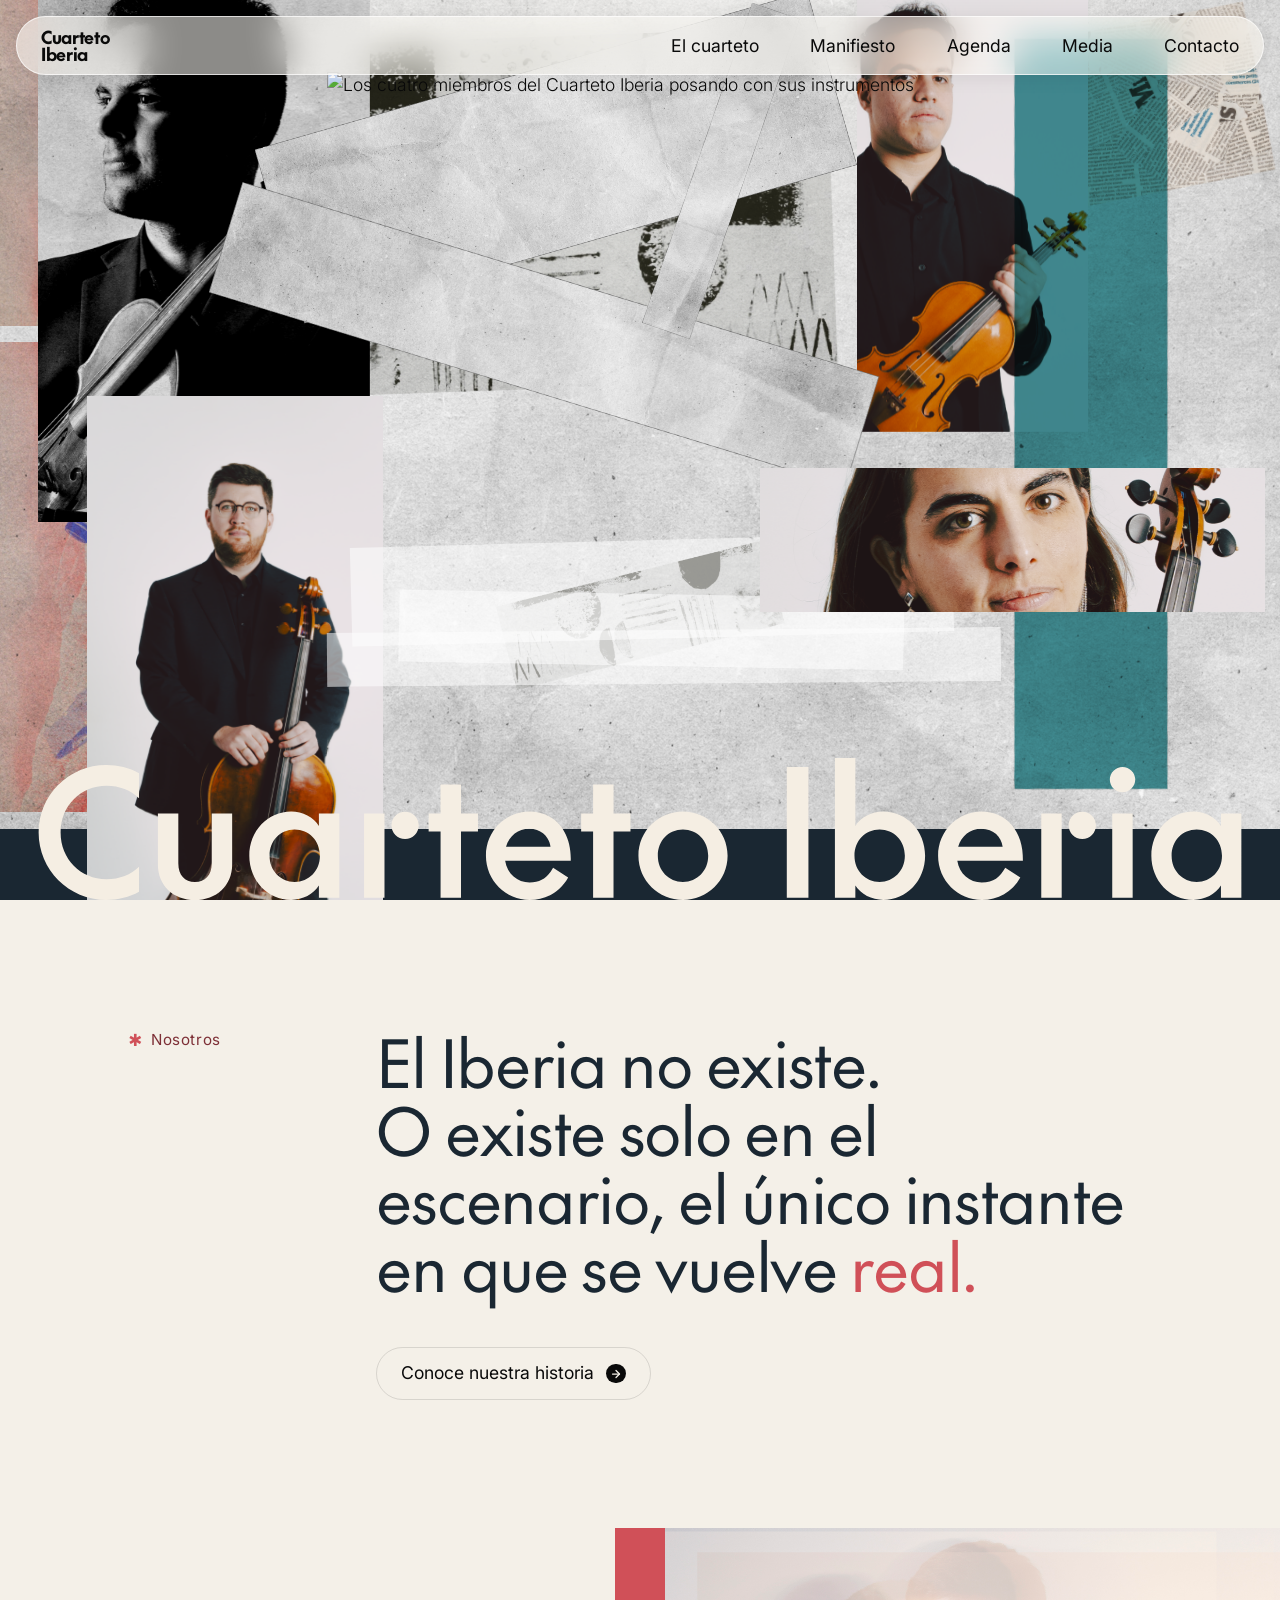
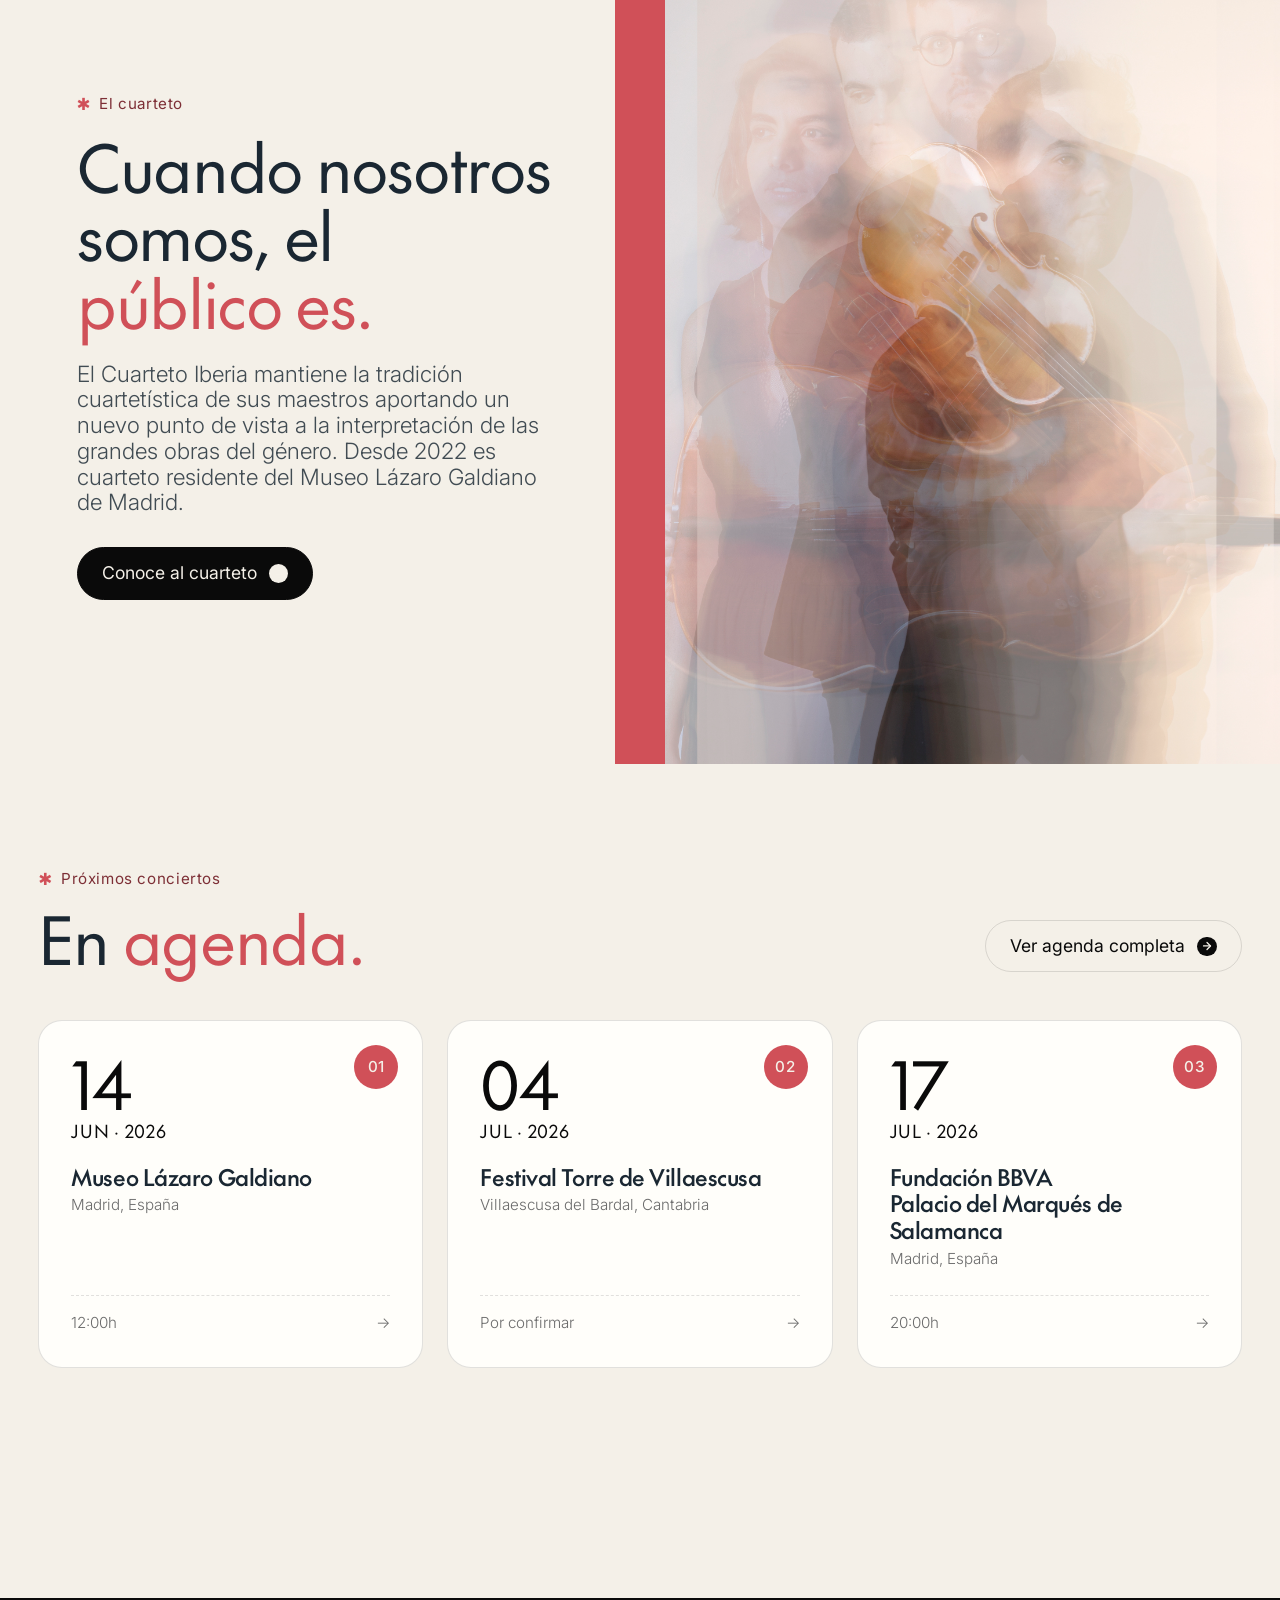
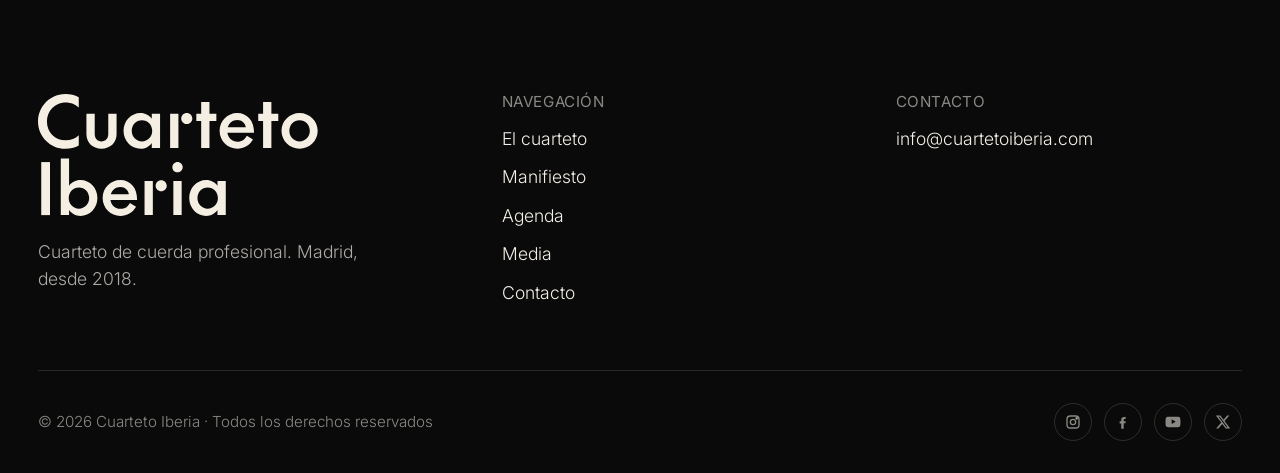
==== commit ead47827: "Feedback 1" ====
--- a/index.html
+++ b/index.html
@@ -26,6 +26,7 @@
       </a>
       <ul class="nav__list" id="nav-list">
         <li><a href="cuarteto.html" class="nav__link">El cuarteto</a></li>
+        <li><a href="manifiesto.html" class="nav__link">Manifiesto</a></li>
         <li><a href="#agenda"       class="nav__link">Agenda</a></li>
         <li><a href="media.html"    class="nav__link">Media</a></li>
         <li><a href="contacto.html" class="nav__link">Contacto</a></li>
@@ -87,13 +88,19 @@
     </section>
 
     <!-- ===== REVIEW DESTACADO ===== -->
-    <section class="review" aria-label="Prensa">
+    <section class="review" aria-label="Nosotros">
       <div class="review__inner">
-        <span class="eyebrow">Prensa</span>
-        <p class="review__quote">
-          «Uno de los cuartetos más <span class="accent">prominentes</span> de la escena.»
-          <span class="review__cite">Melómano digital</span>
-        </p>
+        <span class="eyebrow">Nosotros</span>
+        <div class="review__body">
+          <p class="review__quote">
+            El Iberia no existe.<br>
+            O existe solo en el escenario, el único instante en que se vuelve <span class="accent">real.</span>
+          </p>
+          <a href="cuarteto.html" class="btn btn--ghost review__cta">
+            Conoce nuestra historia
+            <span class="btn__arrow" aria-hidden="true"></span>
+          </a>
+        </div>
       </div>
     </section>
 
@@ -102,7 +109,7 @@
       <div class="bio__inner">
         <div class="bio__copy">
           <span class="eyebrow">El cuarteto</span>
-          <h2 class="bio__title">Madrid, 2018. Cuatro músicos, una <span class="accent">visión.</span></h2>
+          <h2 class="bio__title">Cuando nosotros somos, el <span class="accent">público es.</span></h2>
           <p class="bio__text">
             El Cuarteto Iberia mantiene la tradición cuartetística de sus maestros aportando un nuevo
             punto de vista a la interpretación de las grandes obras del género. Desde 2022 es cuarteto
@@ -202,6 +209,7 @@
           <h4>Navegación</h4>
           <ul>
             <li><a href="cuarteto.html">El cuarteto</a></li>
+            <li><a href="manifiesto.html">Manifiesto</a></li>
             <li><a href="agenda.html">Agenda</a></li>
             <li><a href="media.html">Media</a></li>
             <li><a href="contacto.html">Contacto</a></li>
--- a/css/home.css
+++ b/css/home.css
@@ -26,7 +26,17 @@
   overflow: hidden;
   isolation: isolate;
 }
-/* Banda azul anclada al fondo del hero */
+/* Gradiente suave de papel en la parte superior (::before) */
+.hero::before {
+  content: "";
+  position: absolute;
+  inset: 0;
+  pointer-events: none;
+  background: radial-gradient(120% 80% at 50% 0%,
+              rgba(255,253,248,0.4) 0%, transparent 60%);
+  z-index: 1;
+}
+/* Banda azul anclada al fondo del hero (::after) */
 .hero::after {
   content: "";
   position: absolute;
@@ -49,14 +59,6 @@
   z-index: 50;
   pointer-events: none;
   filter: invert(96%) sepia(8%) saturate(280%) hue-rotate(347deg) brightness(99%) contrast(94%);
-}
-.hero::after {
-  content: "";
-  position: absolute;
-  inset: 0;
-  pointer-events: none;
-  background: radial-gradient(120% 80% at 50% 0%,
-              rgba(255,253,248,0.4) 0%, transparent 60%);
 }
 .hero__inner {
   width: 100%;
@@ -316,6 +318,12 @@
   gap: var(--space-7);
   align-items: start;
 }
+.review__body {
+  display: flex;
+  flex-direction: column;
+  align-items: flex-start;
+  gap: var(--space-7);
+}
 .review__quote {
   font-family: var(--font-display);
   font-weight: var(--fw-regular);
@@ -323,19 +331,9 @@
   line-height: var(--lh-tight);
   letter-spacing: var(--tracking-tight);
   color: var(--color-display);
-  max-width: 22ch;
-}
-.review__cite {
-  display: block;
-  margin-top: var(--space-5);
-  font-family: var(--font-body);
-  font-size: var(--fs-200);
-  color: var(--color-muted);
-  letter-spacing: var(--tracking-wide);
-}
-.review__cite::before {
-  content: "— ";
-}
+  max-width: 28ch;
+}
+.review__cta { align-self: flex-start; }
 @media (max-width: 720px) {
   .review__inner { grid-template-columns: 1fr; gap: var(--space-5); }
 }
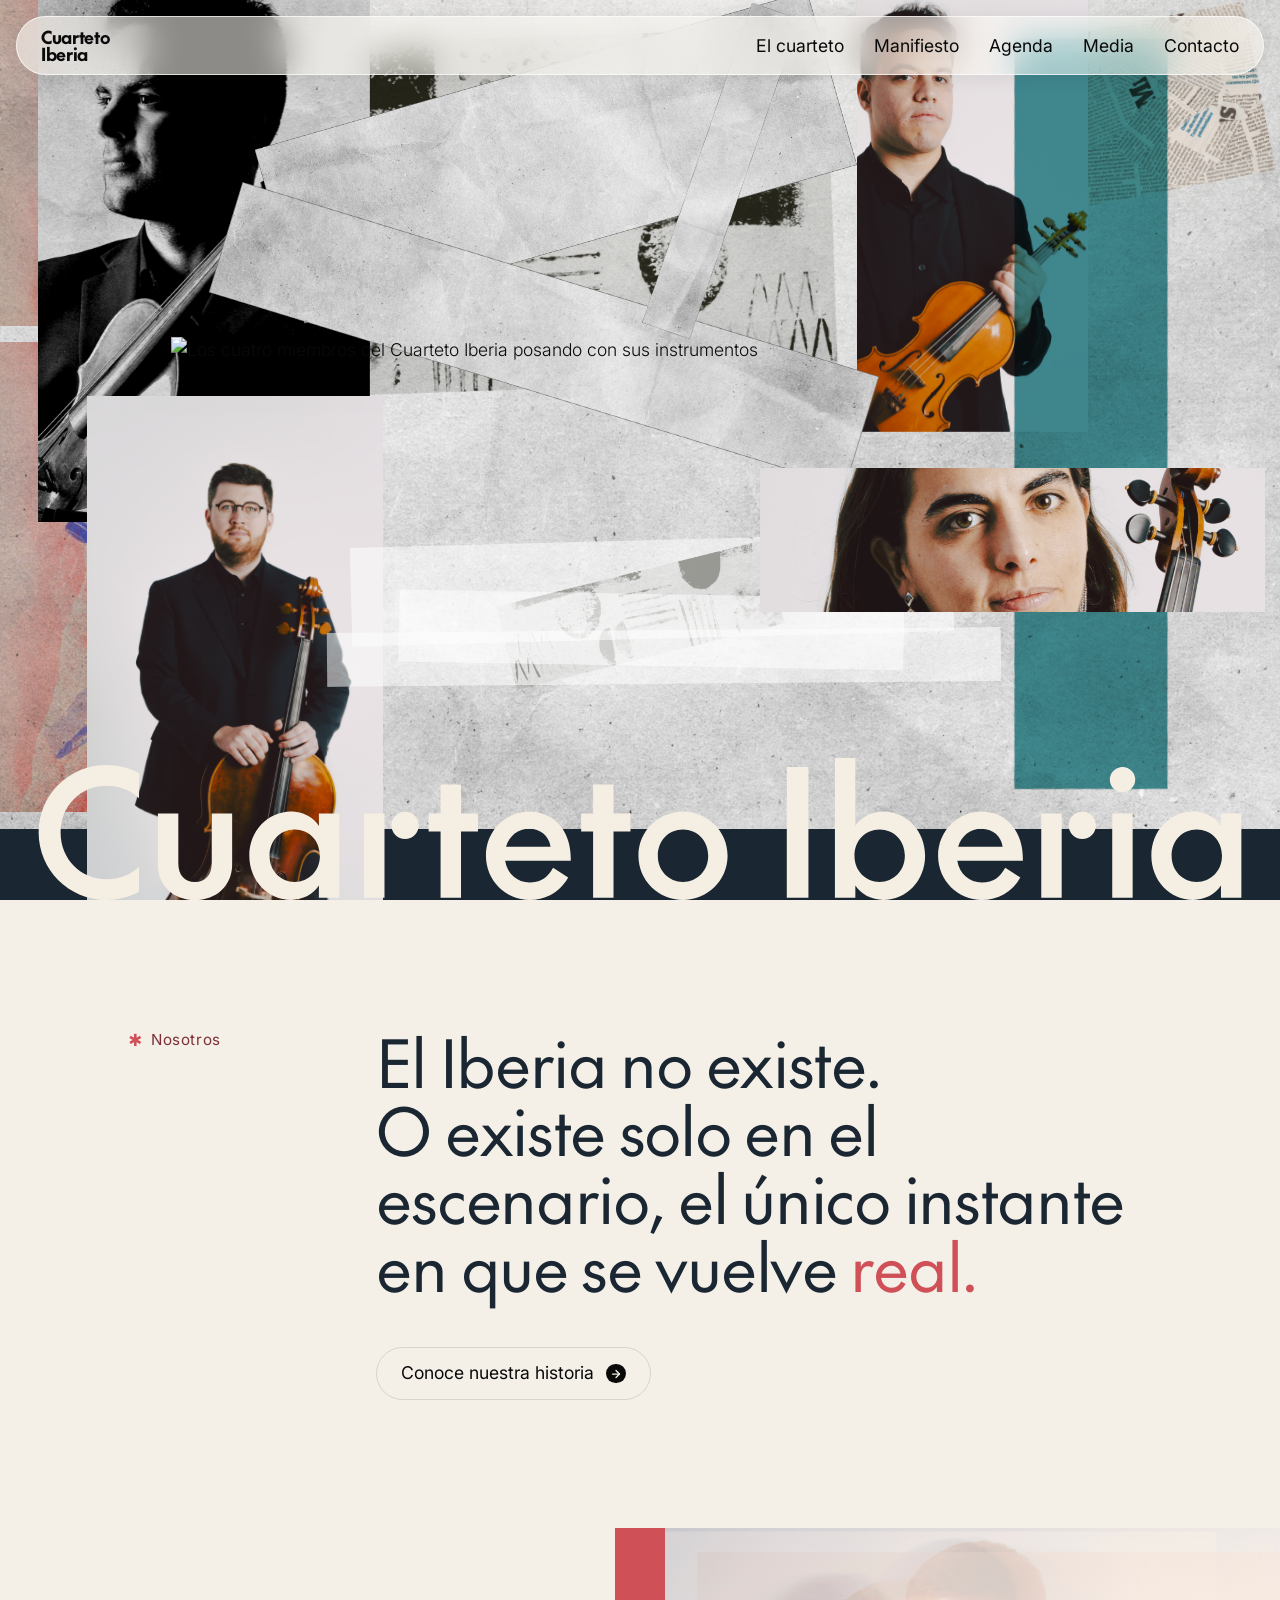
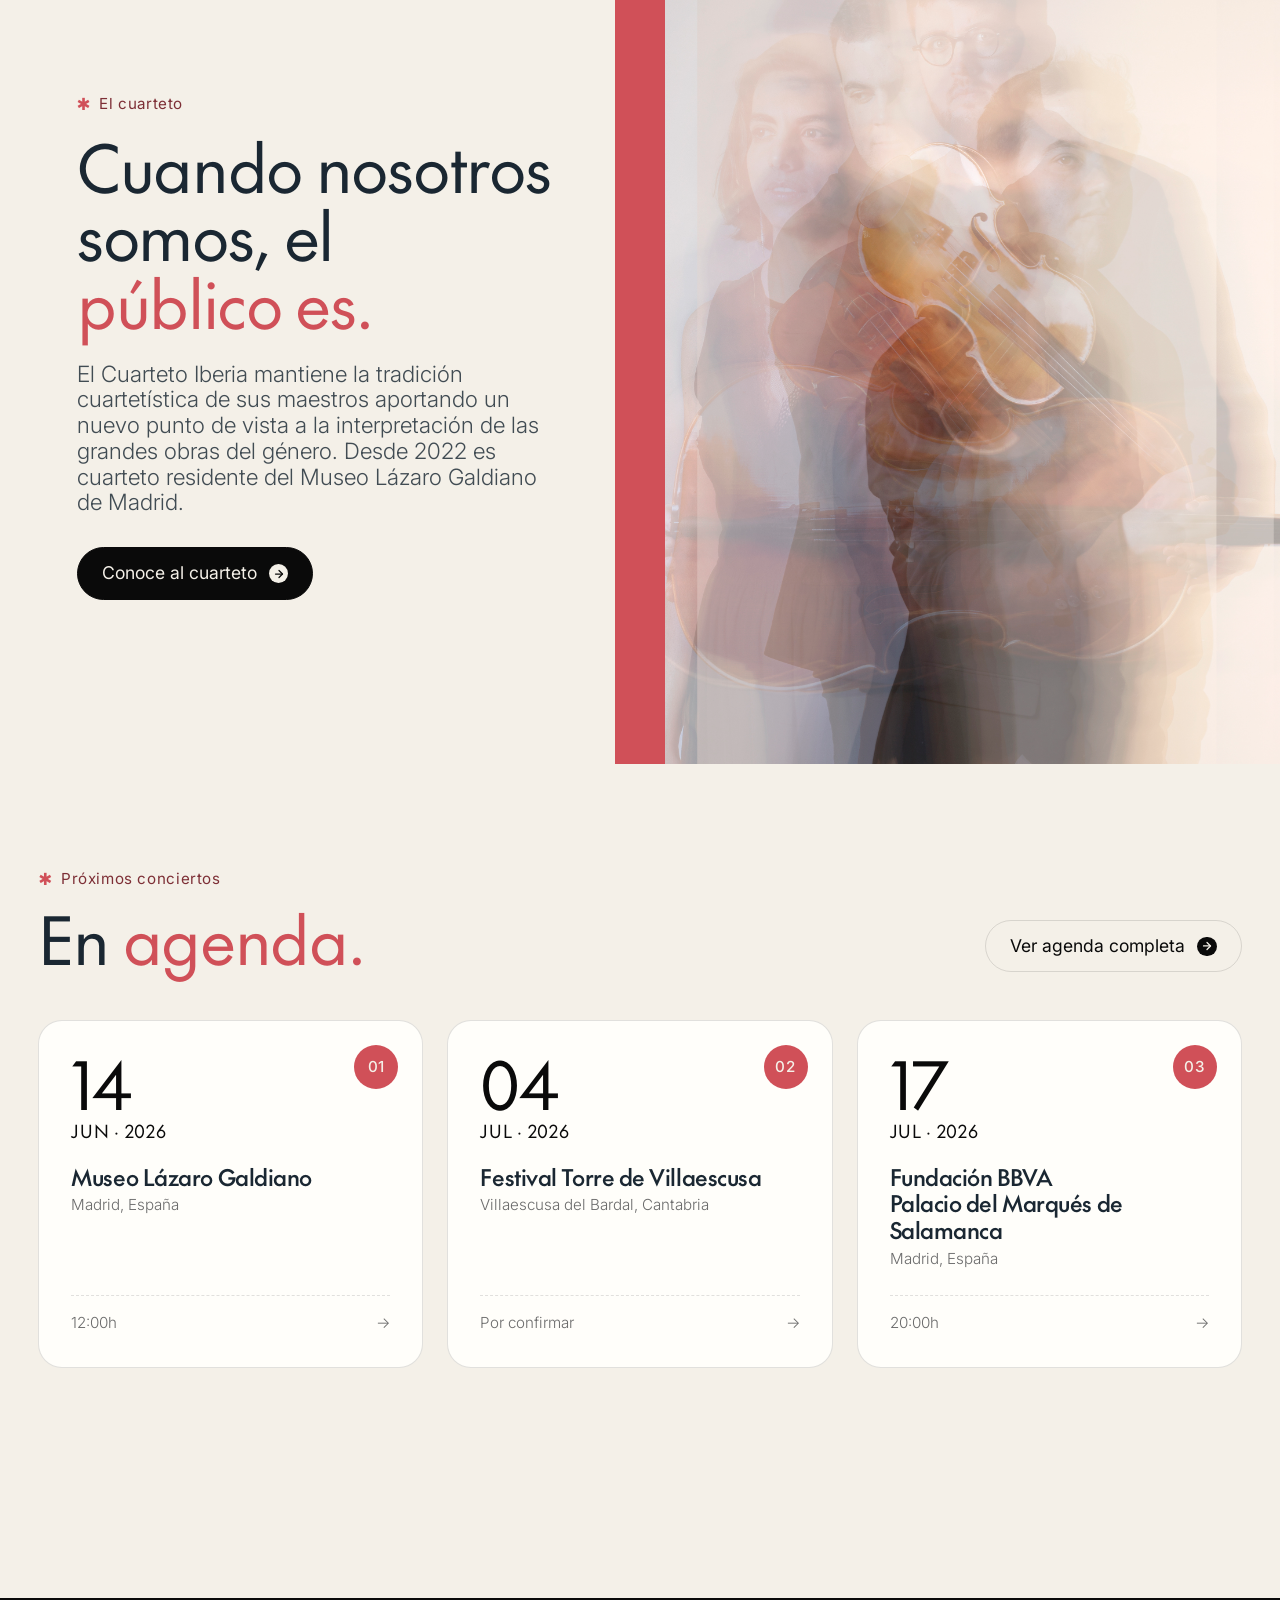
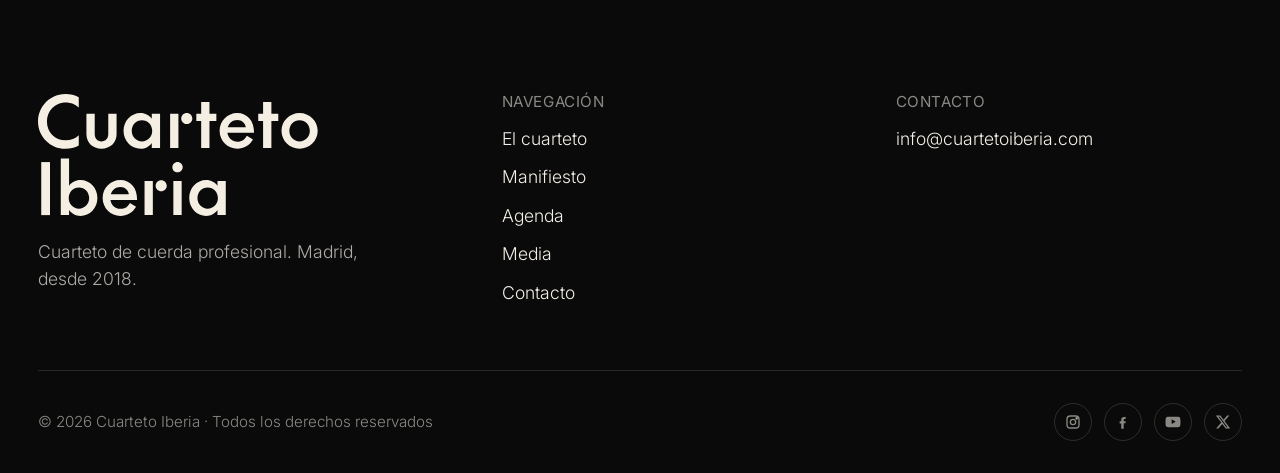
==== commit 499398a4: "Diseño: mejoras collage home, nav, cuarteto y botones - Hero home: cuarteto 50% más grande, centrado" ====
--- a/index.html
+++ b/index.html
@@ -96,7 +96,7 @@
             El Iberia no existe.<br>
             O existe solo en el escenario, el único instante en que se vuelve <span class="accent">real.</span>
           </p>
-          <a href="cuarteto.html" class="btn btn--ghost review__cta">
+          <a href="manifiesto.html" class="btn btn--ghost review__cta">
             Conoce nuestra historia
             <span class="btn__arrow" aria-hidden="true"></span>
           </a>
--- a/css/components.css
+++ b/css/components.css
@@ -40,7 +40,8 @@
 .nav__list {
   display: flex;
   align-items: center;
-  gap: clamp(var(--space-5), 4vw, var(--space-8));
+  gap: 30px;
+  margin-left: auto;
 }
 .nav__link {
   position: relative;
@@ -181,9 +182,9 @@
   -webkit-mask: url("data:image/svg+xml;utf8,<svg xmlns='http://www.w3.org/2000/svg' viewBox='0 0 24 24' fill='none' stroke='black' stroke-width='2.5' stroke-linecap='round' stroke-linejoin='round'><line x1='5' y1='12' x2='19' y2='12'/><polyline points='12 5 19 12 12 19'/></svg>") center / 60% no-repeat;
           mask: url("data:image/svg+xml;utf8,<svg xmlns='http://www.w3.org/2000/svg' viewBox='0 0 24 24' fill='none' stroke='black' stroke-width='2.5' stroke-linecap='round' stroke-linejoin='round'><line x1='5' y1='12' x2='19' y2='12'/><polyline points='12 5 19 12 12 19'/></svg>") center / 60% no-repeat;
 }
+.btn .btn__arrow::after        { background: var(--color-ink); }
+.btn--ghost .btn__arrow        { background: var(--color-ink); }
 .btn--ghost .btn__arrow::after { background: var(--color-paper); }
-.btn .btn__arrow::after { background: var(--color-paper); }
-.btn--ghost .btn__arrow { background: var(--color-ink); }
 
 /* =========== SECCIONES / RITMO =========== */
 section { padding-block: clamp(4rem, 8vw, 8rem); }
--- a/css/home.css
+++ b/css/home.css
@@ -249,12 +249,13 @@
 
 /* ---- FOTO DEL CUARTETO — protagonista, MÁS GRANDE ---- */
 .piece--quartet {
-  top: 8%; left: 24%;
-  width: 52%;
+  top: 50%; left: 11%;
+  translate: 0 calc(-50% - 100px);
+  width: 78%;
   height: auto;
-  max-height: 92%;
+  max-height: 95%;
   object-fit: contain;
-  z-index: 10;
+  z-index: 13;
   filter: drop-shadow(0 14px 30px rgba(10, 10, 10, 0.18));
 }
 
@@ -272,8 +273,7 @@
   opacity: 0;
   transform: scale(var(--enter-scale, 1.15))
              rotate(var(--enter-rotate, 0deg));
-  /* Duración reducida a la mitad: 0.2s por pieza */
-  animation: pieceEnter 0.2s var(--ease-out) forwards;
+  animation: pieceEnter var(--enter-dur, 0.2s) var(--ease-out) forwards;
   animation-delay: var(--enter-delay, 0s);
 }
 
@@ -331,9 +331,17 @@
   line-height: var(--lh-tight);
   letter-spacing: var(--tracking-tight);
   color: var(--color-display);
-  max-width: 28ch;
+  max-width: 36ch;
 }
 .review__cta { align-self: flex-start; }
+@media (max-width: 640px) {
+  .piece--quartet {
+    width: 125%;
+    left: 50%;
+    translate: -50% calc(-50% - 100px);
+  }
+}
+
 @media (max-width: 720px) {
   .review__inner { grid-template-columns: 1fr; gap: var(--space-5); }
 }
